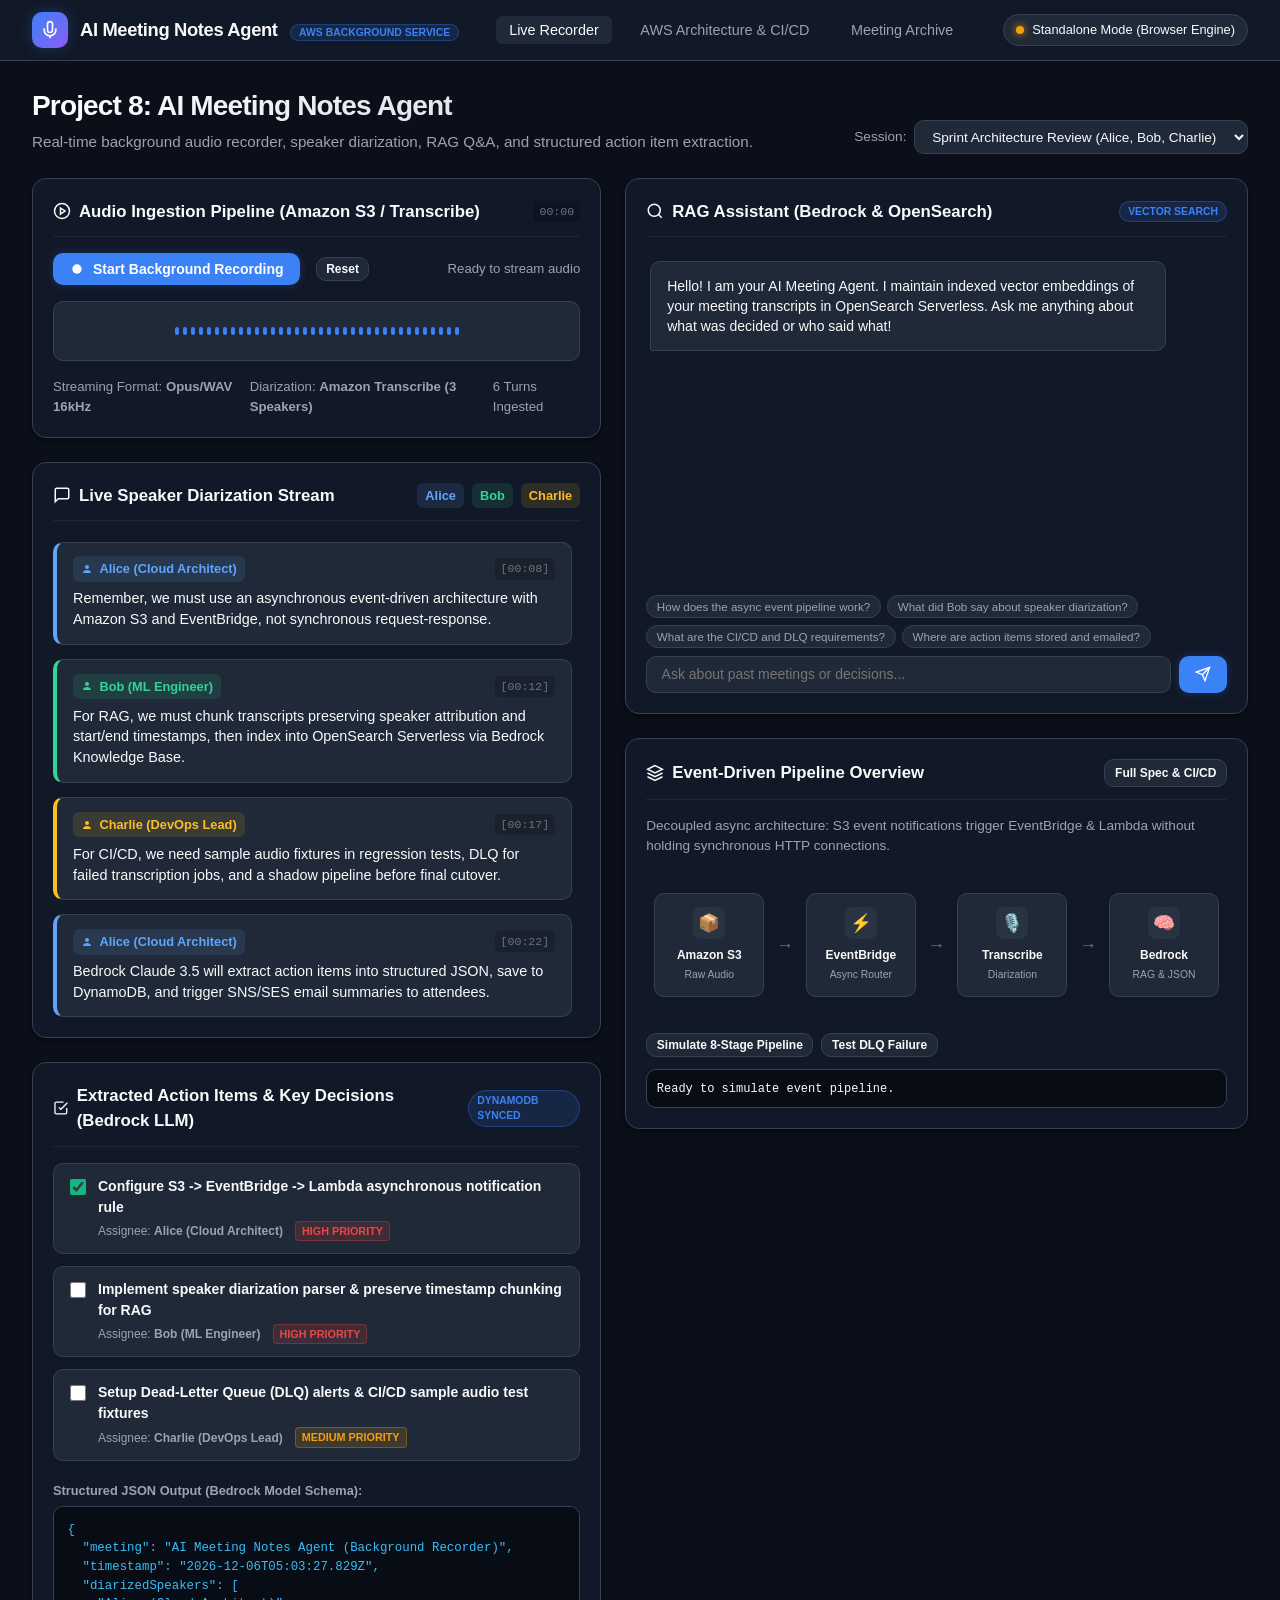
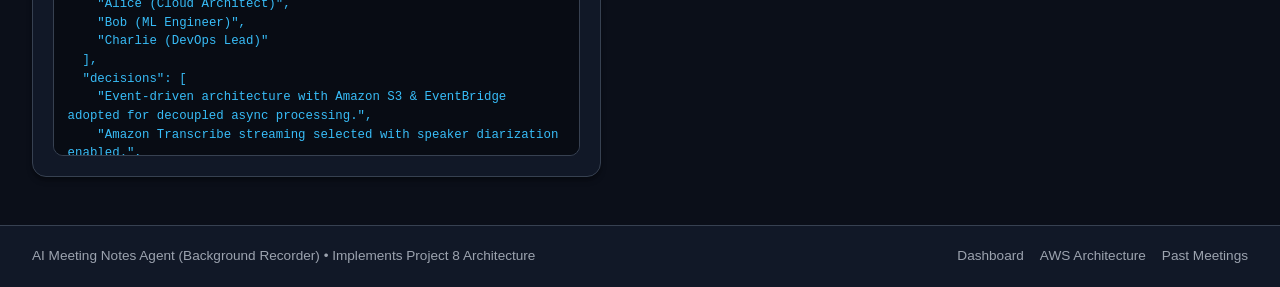
==== index.html @ d5e542e5 "Initial commit Co-authored-by: Copilot <223556219+Copilot@users.noreply.github.com>" ====
<!DOCTYPE html>
<html lang="en">
<head>
  <meta charset="UTF-8">
  <meta name="viewport" content="width=device-width, initial-scale=1.0">
  <title>AI Meeting Notes Agent - Background Recorder</title>
  <!-- Separate CSS Files -->
  <link rel="stylesheet" href="css/base.css">
  <link rel="stylesheet" href="css/components.css">
</head>
<body>

  <!-- Top Navigation Bar -->
  <header class="navbar">
    <a href="index.html" class="brand">
      <div class="brand-icon">
        <svg width="20" height="20" viewBox="0 0 24 24" fill="none" stroke="currentColor" stroke-width="2">
          <path d="M12 2a3 3 0 0 0-3 3v7a3 3 0 0 0 6 0V5a3 3 0 0 0-3-3Z"/>
          <path d="M19 10v2a7 7 0 0 1-14 0v-2"/>
          <line x1="12" y1="19" x2="12" y2="22"/>
        </svg>
      </div>
      <div>
        <span class="brand-title">AI Meeting Notes Agent</span>
        <span class="brand-badge">AWS Background Service</span>
      </div>
    </a>

    <nav>
      <ul class="nav-links">
        <li><a href="index.html" class="nav-link active">Live Recorder</a></li>
        <li><a href="architecture.html" class="nav-link">AWS Architecture & CI/CD</a></li>
        <li><a href="history.html" class="nav-link">Meeting Archive</a></li>
      </ul>
    </nav>

    <div class="server-status-pill" id="backend-status">
      <div class="status-dot" id="backend-dot"></div>
      <span id="backend-text">Checking Java Server...</span>
    </div>
  </header>

  <!-- Main Content Container -->
  <main class="container">
    <div class="page-header">
      <div>
        <h1 class="page-title">Project 8: AI Meeting Notes Agent</h1>
        <p class="page-subtitle">Real-time background audio recorder, speaker diarization, RAG Q&A, and structured action item extraction.</p>
      </div>
      <div class="sample-selector">
        <label for="sample-meeting-select" style="font-size: 0.85rem; color: var(--text-muted);">Session:</label>
        <select id="sample-meeting-select" class="select-input">
          <option value="arch-review">Sprint Architecture Review (Alice, Bob, Charlie)</option>
          <option value="open-claw">Project 9: OpenClaw Autonomous Coding Sync</option>
        </select>
      </div>
    </div>

    <!-- 2-Column Dashboard Grid -->
    <div class="dashboard-grid">

      <!-- LEFT COLUMN: Recorder & Diarization Feed -->
      <section>
        <!-- Audio Ingestion & Visualizer Card -->
        <div class="card">
          <div class="card-header">
            <h2 class="card-title">
              <svg width="18" height="18" viewBox="0 0 24 24" fill="none" stroke="currentColor" stroke-width="2"><circle cx="12" cy="12" r="10"/><polygon points="10 8 16 12 10 16 10 8"/></svg>
              Audio Ingestion Pipeline (Amazon S3 / Transcribe)
            </h2>
            <span class="timestamp-pill" id="meeting-timer">00:00</span>
          </div>

          <div class="audio-recorder-panel">
            <div class="recorder-controls">
              <button class="btn btn-primary record-btn-pulse" id="record-toggle-btn">
                <svg width="16" height="16" viewBox="0 0 24 24" fill="currentColor"><circle cx="12" cy="12" r="7"/></svg>
                Start Background Recording
              </button>
              <button class="btn btn-secondary btn-sm" id="reset-stream-btn">Reset</button>
              <span id="recorder-state-label" style="font-size: 0.825rem; color: var(--text-muted); margin-left: auto;">
                Ready to stream audio
              </span>
            </div>

            <!-- Waveform Visualizer -->
            <div class="visualizer-container" id="visualizer">
              <!-- Visualizer bars injected by app.js -->
            </div>

            <div class="recorder-stats">
              <span>Streaming Format: <strong>Opus/WAV 16kHz</strong></span>
              <span>Diarization: <strong>Amazon Transcribe (3 Speakers)</strong></span>
              <span id="chunk-count">6 Turns Ingested</span>
            </div>
          </div>
        </div>

        <!-- Real-time Diarized Transcript Card -->
        <div class="card">
          <div class="card-header">
            <h2 class="card-title">
              <svg width="18" height="18" viewBox="0 0 24 24" fill="none" stroke="currentColor" stroke-width="2"><path d="M21 15a2 2 0 0 1-2 2H7l-4 4V5a2 2 0 0 1 2-2h14a2 2 0 0 1 2 2z"/></svg>
              Live Speaker Diarization Stream
            </h2>
            <div style="display: flex; gap: 0.5rem;">
              <span class="speaker-badge" style="color: var(--speaker-1); background: var(--speaker-1-bg);">Alice</span>
              <span class="speaker-badge" style="color: var(--speaker-2); background: var(--speaker-2-bg);">Bob</span>
              <span class="speaker-badge" style="color: var(--speaker-3); background: var(--speaker-3-bg);">Charlie</span>
            </div>
          </div>

          <div class="transcript-stream" id="transcript-stream">
            <!-- Diarized chunks injected dynamically -->
          </div>
        </div>

        <!-- Action Items & Key Decisions Card -->
        <div class="card">
          <div class="card-header">
            <h2 class="card-title">
              <svg width="18" height="18" viewBox="0 0 24 24" fill="none" stroke="currentColor" stroke-width="2"><path d="M9 11l3 3L22 4"/><path d="M21 12v7a2 2 0 0 1-2 2H5a2 2 0 0 1-2-2V5a2 2 0 0 1 2-2h11"/></svg>
              Extracted Action Items & Key Decisions (Bedrock LLM)
            </h2>
            <span class="brand-badge">DynamoDB Synced</span>
          </div>

          <div class="action-item-list" style="margin-bottom: 1.25rem;">
            <div class="action-item-card">
              <input type="checkbox" class="action-checkbox" checked>
              <div class="action-content">
                <div class="action-title">Configure S3 -> EventBridge -> Lambda asynchronous notification rule</div>
                <div class="action-meta">
                  <span>Assignee: <strong>Alice (Cloud Architect)</strong></span>
                  <span class="priority-badge priority-high">High Priority</span>
                </div>
              </div>
            </div>

            <div class="action-item-card">
              <input type="checkbox" class="action-checkbox">
              <div class="action-content">
                <div class="action-title">Implement speaker diarization parser & preserve timestamp chunking for RAG</div>
                <div class="action-meta">
                  <span>Assignee: <strong>Bob (ML Engineer)</strong></span>
                  <span class="priority-badge priority-high">High Priority</span>
                </div>
              </div>
            </div>

            <div class="action-item-card">
              <input type="checkbox" class="action-checkbox">
              <div class="action-content">
                <div class="action-title">Setup Dead-Letter Queue (DLQ) alerts & CI/CD sample audio test fixtures</div>
                <div class="action-meta">
                  <span>Assignee: <strong>Charlie (DevOps Lead)</strong></span>
                  <span class="priority-badge priority-medium">Medium Priority</span>
                </div>
              </div>
            </div>
          </div>

          <div style="font-size: 0.8rem; font-weight: 600; color: var(--text-muted); margin-bottom: 0.4rem;">
            Structured JSON Output (Bedrock Model Schema):
          </div>
          <pre class="json-viewer" id="action-items-json">Extracting structured JSON...</pre>
        </div>
      </section>

      <!-- RIGHT COLUMN: RAG Assistant & Async Architecture -->
      <section>
        <!-- RAG Q&A Assistant Card -->
        <div class="card">
          <div class="card-header">
            <h2 class="card-title">
              <svg width="18" height="18" viewBox="0 0 24 24" fill="none" stroke="currentColor" stroke-width="2"><circle cx="11" cy="11" r="8"/><line x1="21" y1="21" x2="16.65" y2="16.65"/></svg>
              RAG Assistant (Bedrock & OpenSearch)
            </h2>
            <span class="brand-badge">Vector Search</span>
          </div>

          <div class="rag-chat-container">
            <div class="rag-messages" id="rag-messages">
              <div class="rag-msg agent">
                Hello! I am your AI Meeting Agent. I maintain indexed vector embeddings of your meeting transcripts in OpenSearch Serverless. Ask me anything about what was decided or who said what!
              </div>
            </div>

            <div class="preset-queries">
              <button class="preset-pill">How does the async event pipeline work?</button>
              <button class="preset-pill">What did Bob say about speaker diarization?</button>
              <button class="preset-pill">What are the CI/CD and DLQ requirements?</button>
              <button class="preset-pill">Where are action items stored and emailed?</button>
            </div>

            <div class="rag-input-box">
              <input type="text" id="rag-input" class="rag-input" placeholder="Ask about past meetings or decisions...">
              <button class="btn btn-primary" id="rag-send-btn">
                <svg width="16" height="16" viewBox="0 0 24 24" fill="none" stroke="currentColor" stroke-width="2"><line x1="22" y1="2" x2="11" y2="13"/><polygon points="22 2 15 22 11 13 2 9 22 2"/></svg>
              </button>
            </div>
          </div>
        </div>

        <!-- AWS Architecture Flow Card -->
        <div class="card">
          <div class="card-header">
            <h2 class="card-title">
              <svg width="18" height="18" viewBox="0 0 24 24" fill="none" stroke="currentColor" stroke-width="2"><polygon points="12 2 2 7 12 12 22 7 12 2"/><polyline points="2 17 12 22 22 17"/><polyline points="2 12 12 17 22 12"/></svg>
              Event-Driven Pipeline Overview
            </h2>
            <a href="architecture.html" class="btn btn-secondary btn-sm">Full Spec & CI/CD</a>
          </div>

          <p style="font-size: 0.85rem; color: var(--text-muted); margin-bottom: 0.75rem;">
            Decoupled async architecture: S3 event notifications trigger EventBridge & Lambda without holding synchronous HTTP connections.
          </p>

          <div class="pipeline-flow">
            <div class="pipeline-node" id="node-s3">
              <div class="node-icon">📦</div>
              <div class="node-name">Amazon S3</div>
              <div class="node-desc">Raw Audio</div>
            </div>
            <div class="pipeline-connector">→</div>

            <div class="pipeline-node" id="node-eventbridge">
              <div class="node-icon">⚡</div>
              <div class="node-name">EventBridge</div>
              <div class="node-desc">Async Router</div>
            </div>
            <div class="pipeline-connector">→</div>

            <div class="pipeline-node" id="node-transcribe">
              <div class="node-icon">🎙️</div>
              <div class="node-name">Transcribe</div>
              <div class="node-desc">Diarization</div>
            </div>
            <div class="pipeline-connector">→</div>

            <div class="pipeline-node" id="node-bedrock">
              <div class="node-icon">🧠</div>
              <div class="node-name">Bedrock</div>
              <div class="node-desc">RAG & JSON</div>
            </div>
          </div>

          <div style="display: flex; gap: 0.5rem; margin-top: 0.75rem;">
            <button class="btn btn-secondary btn-sm" id="trigger-pipeline-btn">Simulate 8-Stage Pipeline</button>
            <button class="btn btn-secondary btn-sm" id="trigger-dlq-btn">Test DLQ Failure</button>
          </div>
          <div id="pipeline-terminal" style="background:#080c14; border:1px solid var(--border-color); border-radius:var(--radius-md); padding:0.6rem; font-family:var(--font-mono); font-size:0.75rem; max-height:120px; overflow-y:auto; margin-top:0.75rem;">
            Ready to simulate event pipeline.
          </div>
        </div>
      </section>

    </div>
  </main>

  <!-- Footer -->
  <footer class="footer">
    <div>AI Meeting Notes Agent (Background Recorder) &bull; Implements Project 8 Architecture</div>
    <div class="footer-links">
      <a href="index.html">Dashboard</a>
      <a href="architecture.html">AWS Architecture</a>
      <a href="history.html">Past Meetings</a>
    </div>
  </footer>

  <!-- Separate JavaScript Files -->
  <script src="js/app.js"></script>
  <script src="js/rag.js"></script>
  <script src="js/pipeline.js"></script>
</body>
</html>
---- css/base.css ----
/* ==========================================================================
   AI Meeting Notes Agent - Base CSS Stylesheet
   Styles: CSS Reset, Custom Variables, Typography, Layout Grid & Base UI
   ========================================================================== */

:root {
  --bg-primary: #0b0f19;
  --bg-secondary: #111827;
  --bg-card: #1f2937;
  --bg-card-hover: #283548;
  --border-color: #374151;
  --border-focus: #3b82f6;

  --text-main: #f9fafb;
  --text-muted: #9ca3af;
  --text-subtle: #6b7280;

  --primary: #3b82f6;
  --primary-glow: rgba(59, 130, 246, 0.25);
  --success: #10b981;
  --success-glow: rgba(16, 185, 129, 0.2);
  --warning: #f59e0b;
  --warning-glow: rgba(245, 158, 11, 0.2);
  --danger: #ef4444;
  --purple: #8b5cf6;
  --cyan: #06b6d4;

  --speaker-1: #60a5fa;
  --speaker-1-bg: rgba(96, 165, 250, 0.12);
  --speaker-2: #34d399;
  --speaker-2-bg: rgba(52, 211, 153, 0.12);
  --speaker-3: #fbbf24;
  --speaker-3-bg: rgba(251, 191, 36, 0.12);

  --font-sans: 'Inter', -apple-system, BlinkMacSystemFont, 'Segoe UI', Roboto, Helvetica, Arial, sans-serif;
  --font-mono: 'JetBrains Mono', 'Fira Code', 'Consolas', monospace;
  --radius-sm: 6px;
  --radius-md: 10px;
  --radius-lg: 14px;
  --shadow-sm: 0 1px 2px 0 rgba(0, 0, 0, 0.05);
  --shadow-md: 0 4px 6px -1px rgba(0, 0, 0, 0.3), 0 2px 4px -2px rgba(0, 0, 0, 0.3);
  --shadow-lg: 0 10px 15px -3px rgba(0, 0, 0, 0.4), 0 4px 6px -4px rgba(0, 0, 0, 0.4);
  --transition: all 0.2s cubic-bezier(0.4, 0, 0.2, 1);
}

*, *::before, *::after {
  box-sizing: border-box;
  margin: 0;
  padding: 0;
}

body {
  font-family: var(--font-sans);
  background-color: var(--bg-primary);
  color: var(--text-main);
  line-height: 1.5;
  min-height: 100vh;
  display: flex;
  flex-direction: column;
  -webkit-font-smoothing: antialiased;
}

/* Header & Navigation */
.navbar {
  background-color: var(--bg-secondary);
  border-bottom: 1px solid var(--border-color);
  padding: 0.75rem 2rem;
  display: flex;
  align-items: center;
  justify-content: space-between;
  position: sticky;
  top: 0;
  z-index: 100;
  backdrop-filter: blur(8px);
}

.brand {
  display: flex;
  align-items: center;
  gap: 0.75rem;
  text-decoration: none;
  color: var(--text-main);
}

.brand-icon {
  width: 36px;
  height: 36px;
  background: linear-gradient(135deg, var(--primary), var(--purple));
  border-radius: var(--radius-md);
  display: flex;
  align-items: center;
  justify-content: center;
  box-shadow: 0 0 15px var(--primary-glow);
}

.brand-title {
  font-size: 1.15rem;
  font-weight: 700;
  letter-spacing: -0.02em;
}

.brand-badge {
  font-size: 0.65rem;
  font-weight: 600;
  background: rgba(59, 130, 246, 0.15);
  color: var(--primary);
  border: 1px solid rgba(59, 130, 246, 0.3);
  padding: 2px 8px;
  border-radius: 9999px;
  margin-left: 0.5rem;
  text-transform: uppercase;
}

.nav-links {
  display: flex;
  align-items: center;
  gap: 1rem;
  list-style: none;
}

.nav-link {
  text-decoration: none;
  color: var(--text-muted);
  font-weight: 500;
  font-size: 0.9rem;
  padding: 0.4rem 0.8rem;
  border-radius: var(--radius-sm);
  transition: var(--transition);
}

.nav-link:hover, .nav-link.active {
  color: var(--text-main);
  background-color: var(--bg-card);
}

.server-status-pill {
  display: flex;
  align-items: center;
  gap: 0.5rem;
  font-size: 0.8rem;
  padding: 0.35rem 0.75rem;
  border-radius: 9999px;
  background: var(--bg-card);
  border: 1px solid var(--border-color);
}

.status-dot {
  width: 8px;
  height: 8px;
  border-radius: 50%;
  background-color: var(--success);
  box-shadow: 0 0 8px var(--success);
}

.status-dot.offline {
  background-color: var(--warning);
  box-shadow: 0 0 8px var(--warning);
}

/* Main Container Layout */
.container {
  max-width: 1400px;
  margin: 0 auto;
  padding: 1.5rem 2rem;
  width: 100%;
  flex: 1;
}

.page-header {
  margin-bottom: 1.5rem;
  display: flex;
  justify-content: space-between;
  align-items: flex-end;
  flex-wrap: wrap;
  gap: 1rem;
}

.page-title {
  font-size: 1.75rem;
  font-weight: 700;
  letter-spacing: -0.03em;
  background: linear-gradient(135deg, #ffffff, #cbd5e1);
  -webkit-background-clip: text;
  -webkit-text-fill-color: transparent;
}

.page-subtitle {
  color: var(--text-muted);
  font-size: 0.95rem;
  margin-top: 0.25rem;
}

/* Grid System */
.dashboard-grid {
  display: grid;
  grid-template-columns: 1.3fr 1fr;
  gap: 1.5rem;
  align-items: start;
}

@media (max-width: 1024px) {
  .dashboard-grid {
    grid-template-columns: 1fr;
  }
}

/* Card Styles */
.card {
  background-color: var(--bg-secondary);
  border: 1px solid var(--border-color);
  border-radius: var(--radius-lg);
  padding: 1.25rem;
  box-shadow: var(--shadow-md);
  margin-bottom: 1.5rem;
  position: relative;
  overflow: hidden;
}

.card-header {
  display: flex;
  justify-content: space-between;
  align-items: center;
  padding-bottom: 0.75rem;
  margin-bottom: 1rem;
  border-bottom: 1px solid rgba(255, 255, 255, 0.06);
}

.card-title {
  font-size: 1.05rem;
  font-weight: 600;
  display: flex;
  align-items: center;
  gap: 0.5rem;
}

/* Buttons */
.btn {
  display: inline-flex;
  align-items: center;
  justify-content: center;
  gap: 0.5rem;
  padding: 0.5rem 1rem;
  border-radius: var(--radius-md);
  font-size: 0.875rem;
  font-weight: 600;
  cursor: pointer;
  border: none;
  transition: var(--transition);
  text-decoration: none;
}

.btn-primary {
  background-color: var(--primary);
  color: #fff;
  box-shadow: 0 0 10px var(--primary-glow);
}

.btn-primary:hover {
  background-color: #2563eb;
  transform: translateY(-1px);
}

.btn-danger {
  background-color: var(--danger);
  color: #fff;
}

.btn-secondary {
  background-color: var(--bg-card);
  color: var(--text-main);
  border: 1px solid var(--border-color);
}

.btn-secondary:hover {
  background-color: var(--bg-card-hover);
  border-color: var(--text-subtle);
}

.btn-sm {
  padding: 0.25rem 0.6rem;
  font-size: 0.75rem;
}

/* Footer */
.footer {
  border-top: 1px solid var(--border-color);
  background-color: var(--bg-secondary);
  padding: 1.25rem 2rem;
  font-size: 0.85rem;
  color: var(--text-muted);
  display: flex;
  justify-content: space-between;
  align-items: center;
  flex-wrap: wrap;
  gap: 1rem;
}

.footer-links {
  display: flex;
  gap: 1rem;
}

.footer-links a {
  color: var(--text-muted);
  text-decoration: none;
}

.footer-links a:hover {
  color: var(--primary);
}
---- css/components.css ----
/* ==========================================================================
   AI Meeting Notes Agent - Components CSS Stylesheet
   Styles: Audio Visualizer, Speaker Diarization, RAG Assistant, Action Items,
           Pipeline Badges & AWS Architecture Node Diagrams
   ========================================================================== */

/* Audio Recorder Bar & Visualizer */
.audio-recorder-panel {
  display: flex;
  flex-direction: column;
  gap: 1rem;
}

.recorder-controls {
  display: flex;
  align-items: center;
  gap: 1rem;
  flex-wrap: wrap;
}

.record-btn-pulse {
  position: relative;
}

.record-btn-pulse.recording::before {
  content: '';
  position: absolute;
  top: -4px;
  left: -4px;
  right: -4px;
  bottom: -4px;
  border-radius: var(--radius-md);
  border: 2px solid var(--danger);
  animation: pulse-ring 1.5s cubic-bezier(0.215, 0.61, 0.355, 1) infinite;
}

@keyframes pulse-ring {
  0% { transform: scale(0.95); opacity: 0.8; }
  50% { transform: scale(1.08); opacity: 0.3; }
  100% { transform: scale(0.95); opacity: 0.8; }
}

.visualizer-container {
  background-color: var(--bg-card);
  border-radius: var(--radius-md);
  height: 60px;
  display: flex;
  align-items: center;
  justify-content: center;
  padding: 0.5rem 1rem;
  gap: 4px;
  border: 1px solid var(--border-color);
  overflow: hidden;
}

.vis-bar {
  width: 4px;
  background: var(--primary);
  border-radius: 2px;
  height: 8px;
  transition: height 0.1s ease;
}

.recording .vis-bar {
  animation: wave 0.8s ease-in-out infinite alternate;
}

@keyframes wave {
  0% { height: 6px; background-color: var(--primary); }
  50% { height: 42px; background-color: var(--purple); }
  100% { height: 18px; background-color: var(--cyan); }
}

.recorder-stats {
  display: flex;
  justify-content: space-between;
  font-size: 0.825rem;
  color: var(--text-muted);
}

.sample-selector {
  display: flex;
  align-items: center;
  gap: 0.5rem;
}

.select-input {
  background: var(--bg-card);
  color: var(--text-main);
  border: 1px solid var(--border-color);
  padding: 0.45rem 0.8rem;
  border-radius: var(--radius-md);
  font-size: 0.85rem;
  outline: none;
}

.select-input:focus {
  border-color: var(--border-focus);
}

/* Speaker Diarization Stream */
.transcript-stream {
  display: flex;
  flex-direction: column;
  gap: 0.9rem;
  max-height: 480px;
  overflow-y: auto;
  padding-right: 0.5rem;
}

.transcript-stream::-webkit-scrollbar {
  width: 6px;
}
.transcript-stream::-webkit-scrollbar-thumb {
  background: var(--border-color);
  border-radius: 3px;
}

.transcript-chunk {
  background: var(--bg-card);
  border: 1px solid var(--border-color);
  border-radius: var(--radius-md);
  padding: 0.85rem 1rem;
  position: relative;
  transition: var(--transition);
  animation: fadeInSlide 0.3s ease;
}

@keyframes fadeInSlide {
  from { opacity: 0; transform: translateY(8px); }
  to { opacity: 1; transform: translateY(0); }
}

.transcript-chunk.speaker-1 {
  border-left: 4px solid var(--speaker-1);
}
.transcript-chunk.speaker-2 {
  border-left: 4px solid var(--speaker-2);
}
.transcript-chunk.speaker-3 {
  border-left: 4px solid var(--speaker-3);
}

.speaker-meta {
  display: flex;
  align-items: center;
  justify-content: space-between;
  margin-bottom: 0.4rem;
}

.speaker-badge {
  display: inline-flex;
  align-items: center;
  gap: 0.4rem;
  font-weight: 600;
  font-size: 0.8rem;
  padding: 0.2rem 0.5rem;
  border-radius: var(--radius-sm);
}

.speaker-1 .speaker-badge {
  color: var(--speaker-1);
  background: var(--speaker-1-bg);
}
.speaker-2 .speaker-badge {
  color: var(--speaker-2);
  background: var(--speaker-2-bg);
}
.speaker-3 .speaker-badge {
  color: var(--speaker-3);
  background: var(--speaker-3-bg);
}

.timestamp-pill {
  font-family: var(--font-mono);
  font-size: 0.725rem;
  color: var(--text-subtle);
  background: rgba(0, 0, 0, 0.2);
  padding: 2px 6px;
  border-radius: 4px;
}

.chunk-text {
  font-size: 0.9rem;
  color: var(--text-main);
  line-height: 1.45;
}

.confidence-tag {
  font-size: 0.7rem;
  color: var(--text-muted);
  margin-left: 0.5rem;
}

/* RAG Q&A Assistant */
.rag-chat-container {
  display: flex;
  flex-direction: column;
  height: 440px;
}

.rag-messages {
  flex: 1;
  overflow-y: auto;
  display: flex;
  flex-direction: column;
  gap: 1rem;
  padding: 0.5rem 0.25rem 1rem 0.25rem;
}

.rag-msg {
  padding: 0.85rem 1rem;
  border-radius: var(--radius-md);
  font-size: 0.875rem;
  max-width: 90%;
  line-height: 1.45;
}

.rag-msg.user {
  background: var(--primary);
  color: #fff;
  align-self: flex-end;
  border-bottom-right-radius: 2px;
}

.rag-msg.agent {
  background: var(--bg-card);
  border: 1px solid var(--border-color);
  align-self: flex-start;
  border-bottom-left-radius: 2px;
}

.rag-citation-box {
  margin-top: 0.6rem;
  padding: 0.5rem 0.75rem;
  background: rgba(0, 0, 0, 0.25);
  border-radius: var(--radius-sm);
  border-left: 2px solid var(--purple);
  font-size: 0.775rem;
}

.rag-citation-title {
  font-weight: 600;
  color: var(--purple);
  margin-bottom: 0.2rem;
  display: flex;
  align-items: center;
  gap: 0.3rem;
}

.rag-input-box {
  display: flex;
  gap: 0.5rem;
  margin-top: 0.5rem;
}

.rag-input {
  flex: 1;
  background: var(--bg-card);
  border: 1px solid var(--border-color);
  color: var(--text-main);
  padding: 0.6rem 0.9rem;
  border-radius: var(--radius-md);
  font-size: 0.875rem;
  outline: none;
}

.rag-input:focus {
  border-color: var(--border-focus);
}

.preset-queries {
  display: flex;
  gap: 0.4rem;
  flex-wrap: wrap;
  margin-top: 0.6rem;
}

.preset-pill {
  font-size: 0.725rem;
  background: var(--bg-card);
  border: 1px solid var(--border-color);
  color: var(--text-muted);
  padding: 0.25rem 0.6rem;
  border-radius: 9999px;
  cursor: pointer;
  transition: var(--transition);
}

.preset-pill:hover {
  background: var(--bg-card-hover);
  color: var(--text-main);
  border-color: var(--primary);
}

/* Action Items & Decisions Cards */
.action-item-list {
  display: flex;
  flex-direction: column;
  gap: 0.75rem;
}

.action-item-card {
  background: var(--bg-card);
  border: 1px solid var(--border-color);
  border-radius: var(--radius-md);
  padding: 0.75rem 1rem;
  display: flex;
  align-items: flex-start;
  gap: 0.75rem;
  transition: var(--transition);
}

.action-item-card:hover {
  border-color: var(--text-subtle);
  transform: translateY(-1px);
}

.action-checkbox {
  margin-top: 0.2rem;
  cursor: pointer;
  accent-color: var(--success);
  width: 16px;
  height: 16px;
}

.action-content {
  flex: 1;
}

.action-title {
  font-size: 0.875rem;
  font-weight: 600;
  color: var(--text-main);
  margin-bottom: 0.2rem;
}

.action-meta {
  display: flex;
  align-items: center;
  gap: 0.75rem;
  font-size: 0.75rem;
  color: var(--text-muted);
}

.priority-badge {
  padding: 1px 6px;
  border-radius: 4px;
  font-size: 0.675rem;
  font-weight: 700;
  text-transform: uppercase;
}

.priority-high {
  background: rgba(239, 68, 68, 0.15);
  color: var(--danger);
  border: 1px solid rgba(239, 68, 68, 0.3);
}

.priority-medium {
  background: rgba(245, 158, 11, 0.15);
  color: var(--warning);
  border: 1px solid rgba(245, 158, 11, 0.3);
}

.priority-low {
  background: rgba(16, 185, 129, 0.15);
  color: var(--success);
  border: 1px solid rgba(16, 185, 129, 0.3);
}

/* Structured JSON View */
.json-viewer {
  background: #080c14;
  border: 1px solid var(--border-color);
  border-radius: var(--radius-md);
  padding: 0.85rem;
  font-family: var(--font-mono);
  font-size: 0.775rem;
  color: #38bdf8;
  max-height: 250px;
  overflow: auto;
  white-space: pre-wrap;
}

/* AWS Architecture Flow Interactive Diagram */
.pipeline-flow {
  display: flex;
  align-items: center;
  justify-content: space-between;
  gap: 0.75rem;
  overflow-x: auto;
  padding: 1.5rem 0.5rem;
}

.pipeline-node {
  flex: 1;
  min-width: 110px;
  background: var(--bg-card);
  border: 1px solid var(--border-color);
  border-radius: var(--radius-md);
  padding: 0.85rem 0.6rem;
  text-align: center;
  position: relative;
  transition: var(--transition);
}

.pipeline-node.active {
  border-color: var(--primary);
  box-shadow: 0 0 15px var(--primary-glow);
}

.pipeline-node.success {
  border-color: var(--success);
  box-shadow: 0 0 15px var(--success-glow);
}

.pipeline-node.dlq {
  border-color: var(--danger);
}

.node-icon {
  width: 32px;
  height: 32px;
  margin: 0 auto 0.4rem auto;
  display: flex;
  align-items: center;
  justify-content: center;
  border-radius: 8px;
  background: rgba(255, 255, 255, 0.05);
  font-size: 1.1rem;
}

.node-name {
  font-size: 0.75rem;
  font-weight: 700;
  color: var(--text-main);
}

.node-desc {
  font-size: 0.65rem;
  color: var(--text-muted);
  margin-top: 0.2rem;
}

.pipeline-connector {
  color: var(--text-subtle);
  font-size: 1.1rem;
}

.pipeline-connector.pulse {
  color: var(--primary);
  animation: pulseConnector 1s infinite;
}

@keyframes pulseConnector {
  0%, 100% { opacity: 0.4; }
  50% { opacity: 1; transform: scale(1.15); }
}

/* Table Style for AWS Services & CI/CD */
.spec-table {
  width: 100%;
  border-collapse: collapse;
  font-size: 0.85rem;
  margin-top: 0.75rem;
}

.spec-table th, .spec-table td {
  padding: 0.75rem 1rem;
  text-align: left;
  border-bottom: 1px solid var(--border-color);
}

.spec-table th {
  background: var(--bg-card);
  color: var(--text-muted);
  font-weight: 600;
  text-transform: uppercase;
  font-size: 0.75rem;
  letter-spacing: 0.05em;
}

.spec-table tr:hover td {
  background: rgba(255, 255, 255, 0.02);
}
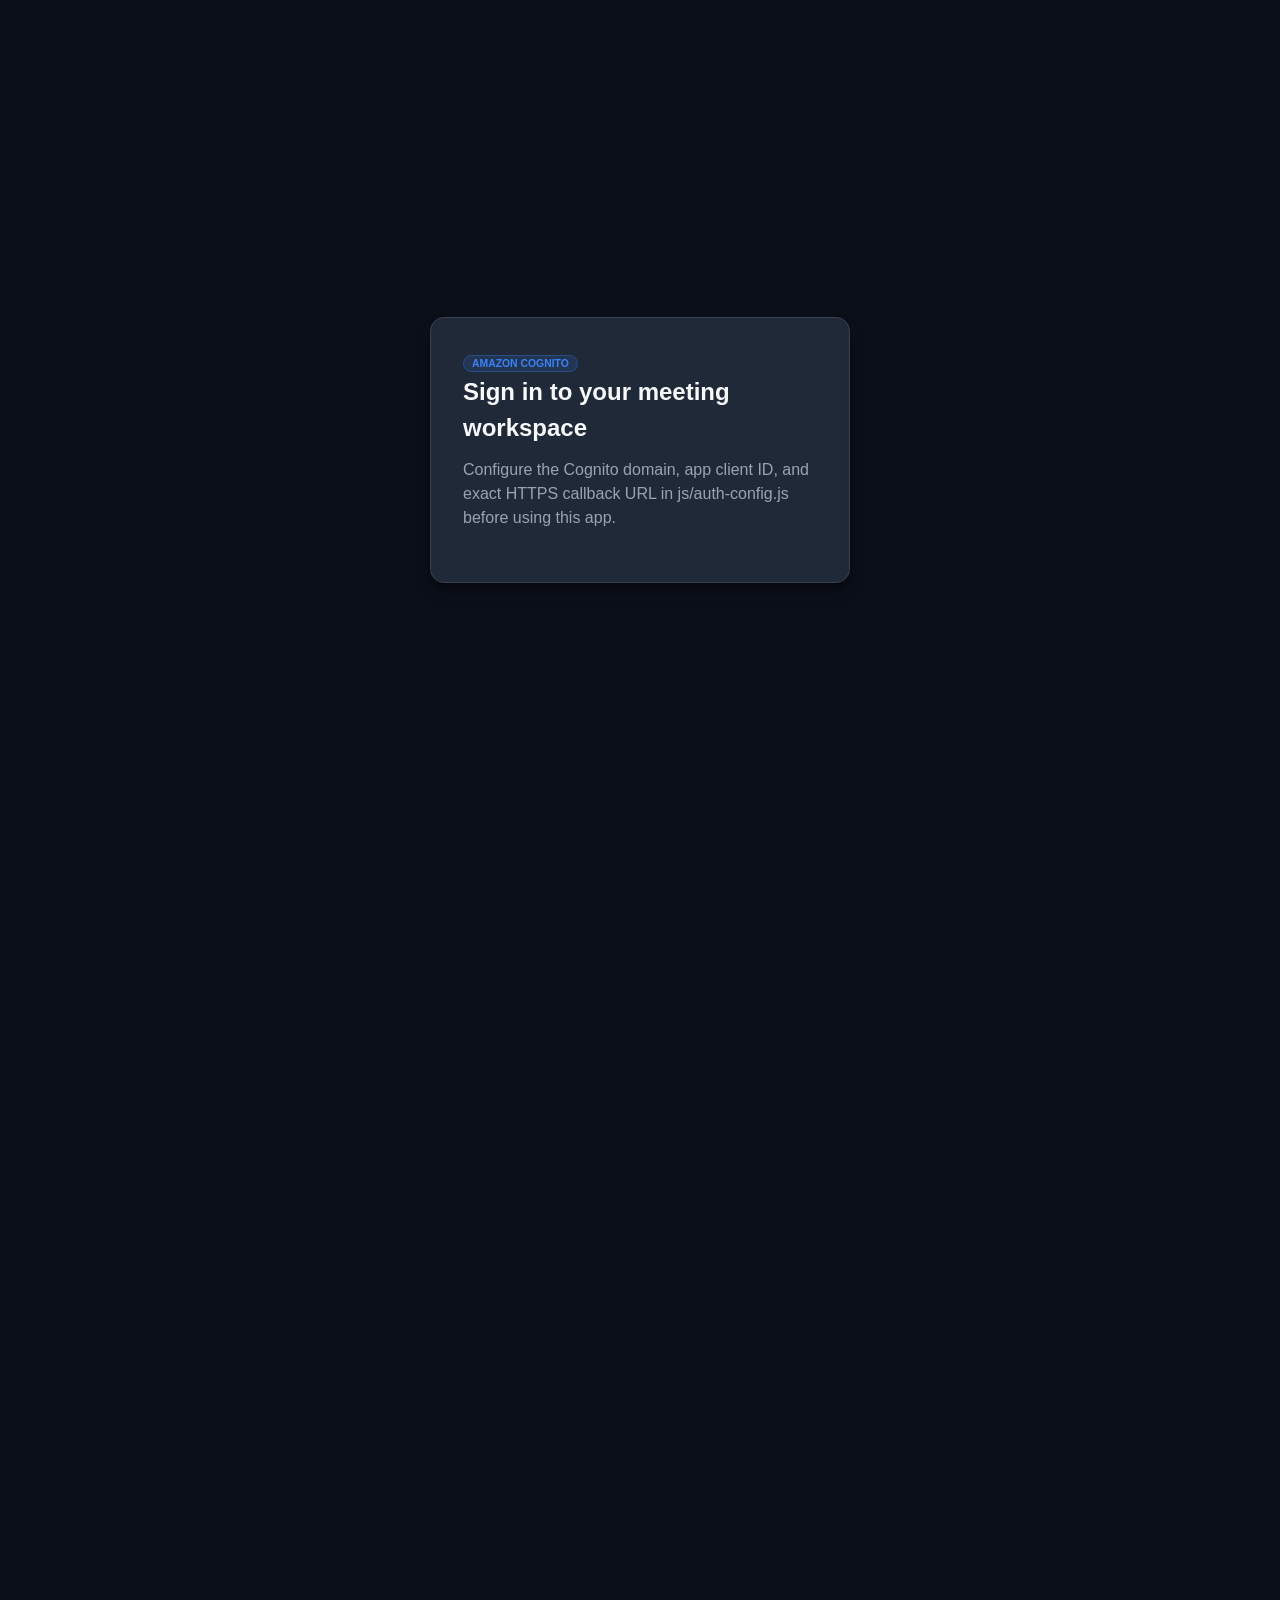
==== commit 0f9859e5: "Add meeting notes agent functionality Co-authored-by: Copilot <223556219+Copilot@users.noreply.githu" ====
--- a/index.html
+++ b/index.html
@@ -8,7 +8,7 @@
   <link rel="stylesheet" href="css/base.css">
   <link rel="stylesheet" href="css/components.css">
 </head>
-<body>
+<body class="auth-pending">
 
   <!-- Top Navigation Bar -->
   <header class="navbar">
@@ -34,9 +34,12 @@
       </ul>
     </nav>
 
-    <div class="server-status-pill" id="backend-status">
-      <div class="status-dot" id="backend-dot"></div>
-      <span id="backend-text">Checking Java Server...</span>
+    <div class="auth-controls">
+      <div class="server-status-pill" id="backend-status">
+        <div class="status-dot" id="backend-dot"></div>
+        <span id="backend-text">Checking Java Server...</span>
+      </div>
+      <button type="button" class="btn btn-secondary btn-sm" id="auth-action">Sign in</button>
     </div>
   </header>
 
@@ -269,6 +272,8 @@
   </footer>
 
   <!-- Separate JavaScript Files -->
+  <script src="js/auth-config.js"></script>
+  <script src="js/auth.js"></script>
   <script src="js/app.js"></script>
   <script src="js/rag.js"></script>
   <script src="js/pipeline.js"></script>
--- a/css/base.css
+++ b/css/base.css
@@ -72,6 +72,50 @@
   top: 0;
   z-index: 100;
   backdrop-filter: blur(8px);
+}
+
+.auth-controls {
+  display: flex;
+  align-items: center;
+  gap: 0.75rem;
+}
+
+body.auth-pending > :not(#auth-gate) {
+  visibility: hidden;
+}
+
+#auth-gate {
+  position: fixed;
+  inset: 0;
+  z-index: 1000;
+  display: grid;
+  place-items: center;
+  padding: 1.5rem;
+  background: var(--bg-primary);
+}
+
+.auth-card {
+  width: min(100%, 420px);
+  padding: 2rem;
+  border: 1px solid var(--border-color);
+  border-radius: var(--radius-lg);
+  background: var(--bg-card);
+  box-shadow: var(--shadow-lg);
+}
+
+.auth-card h1 {
+  margin-bottom: 0.75rem;
+  font-size: 1.5rem;
+}
+
+.auth-card p {
+  margin-bottom: 1.25rem;
+  color: var(--text-muted);
+}
+
+.auth-error {
+  color: #fca5a5 !important;
+  overflow-wrap: anywhere;
 }
 
 .brand {
